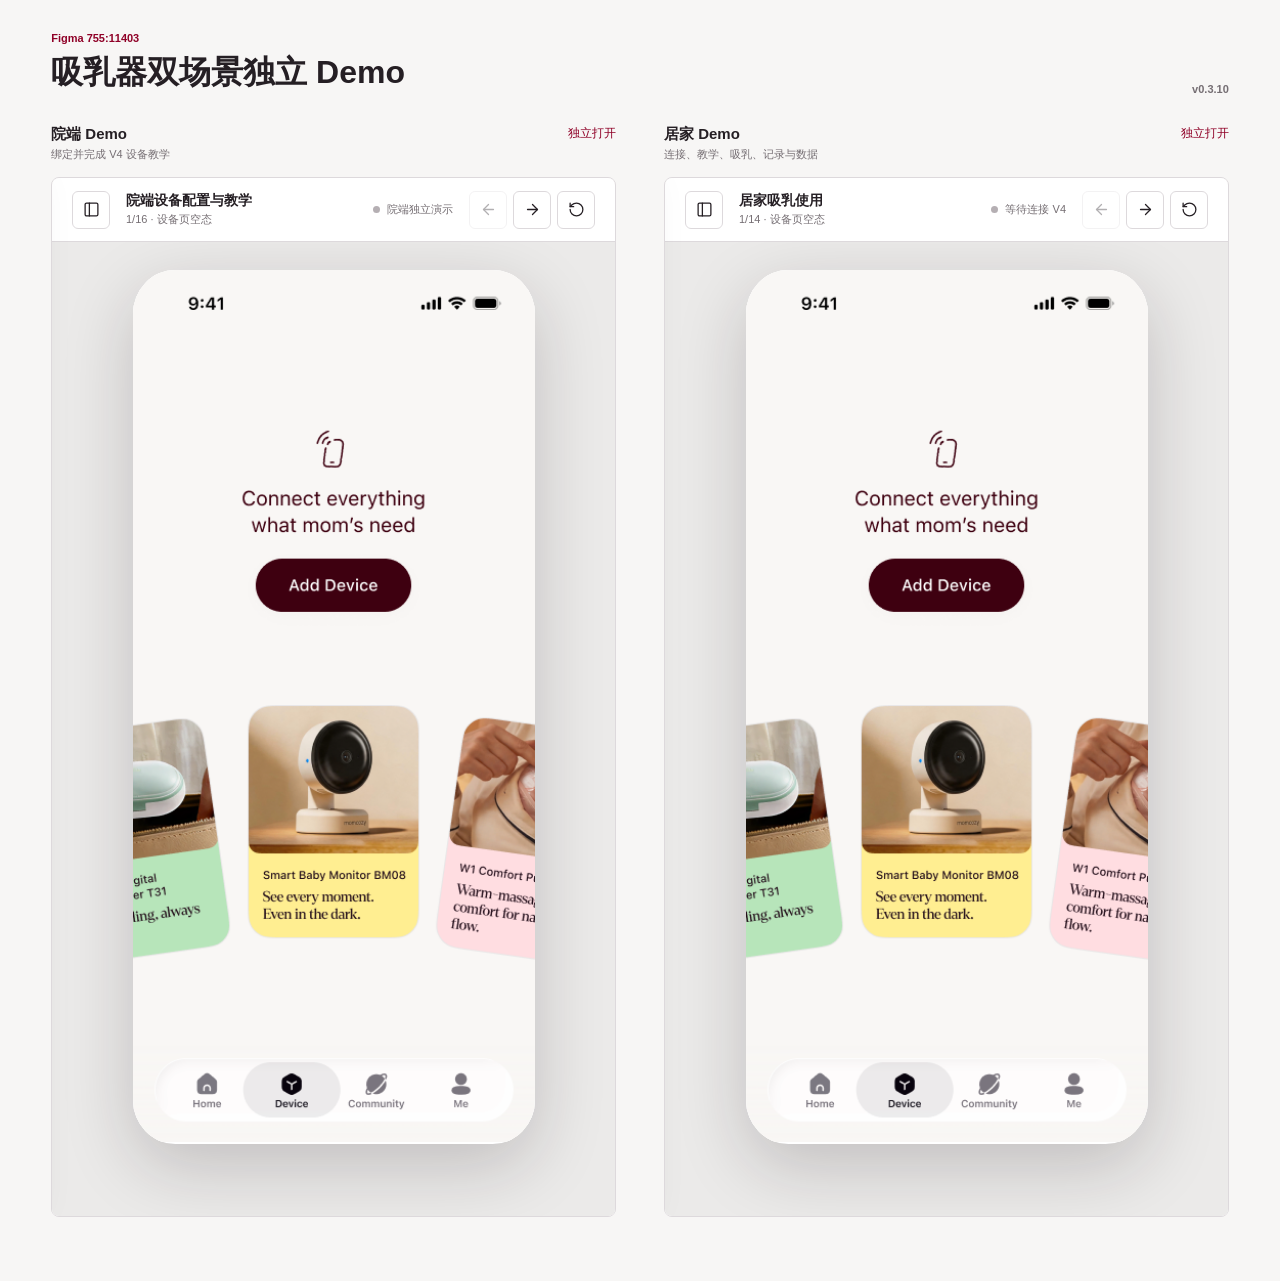
==== demo/feeding-care-flow/index.html @ f841987d "fix: restore pump image on control screens" ====
<!doctype html>
<html lang="zh-CN">
  <head>
    <meta charset="utf-8" />
    <meta name="viewport" content="width=device-width, initial-scale=1" />
    <meta name="theme-color" content="#f7f6f5" />
    <title>Momcozy V4 双场景独立 Demo</title>
    <link rel="stylesheet" href="./styles.css?v=0.3.10" />
    <script src="./assets/lucide.min.js" defer></script>
    <script src="./app.js?v=0.3.10" defer></script>
  </head>
  <body data-entry="launcher">
    <div id="app" class="app-shell"></div>
    <div id="toast" class="toast" role="status" aria-live="polite"></div>
  </body>
</html>
---- demo/feeding-care-flow/styles.css ----
:root {
  color-scheme: light;
  font-family: Inter, ui-sans-serif, -apple-system, BlinkMacSystemFont, "Segoe UI", sans-serif;
  --ink: #251f24;
  --muted: #756e73;
  --line: #ddd9dc;
  --accent: #8f0027;
  --green: #08784b;
  --canvas: #f3f2f1;
  --device-width: 402;
  --device-height: 874;
}

* { box-sizing: border-box; }
html, body { margin: 0; min-height: 100%; color: var(--ink); background: var(--canvas); }
button, a { font: inherit; }
button { cursor: pointer; }
button:disabled { cursor: default; opacity: .35; }
.sr-only { position: absolute; width: 1px; height: 1px; padding: 0; margin: -1px; overflow: hidden; clip: rect(0, 0, 0, 0); white-space: nowrap; border: 0; }

.prototype-page { min-height: 100vh; display: grid; grid-template-columns: 284px minmax(0, 1fr); }
.prototype-workspace { min-width: 0; }
.prototype-toolbar { position: sticky; z-index: 20; top: 0; min-height: 64px; display: grid; grid-template-columns: 1fr auto 1fr; align-items: center; gap: 16px; padding: 10px 20px; border-bottom: 1px solid var(--line); background: rgba(255,255,255,.96); backdrop-filter: blur(14px); }
.tool-button.navigation-trigger { display: none; }
.prototype-meta { min-width: 0; display: grid; gap: 2px; }
.prototype-meta strong { font-size: 14px; }
.prototype-meta span { overflow: hidden; color: var(--muted); font-size: 11px; text-overflow: ellipsis; white-space: nowrap; }
.sync-state { display: inline-flex; align-items: center; gap: 7px; color: var(--muted); font-size: 11px; }
.sync-state > span { width: 7px; height: 7px; border-radius: 50%; background: #b5afb3; }
.sync-state.ready { color: var(--green); }
.sync-state.ready > span { background: var(--green); box-shadow: 0 0 0 4px rgba(8,120,75,.1); }
.toolbar-actions { justify-self: end; display: flex; gap: 6px; }
.tool-button { width: 38px; height: 38px; display: grid; place-items: center; border: 1px solid var(--line); border-radius: 6px; color: var(--ink); background: #fff; }
.tool-button:hover:not(:disabled) { border-color: #a39ca1; background: #f8f7f7; }
.tool-button svg { width: 17px; height: 17px; }

.prototype-navigation { position: sticky; z-index: 40; top: 0; height: 100vh; min-width: 0; display: flex; flex-direction: column; border-right: 1px solid #e8e3df; background: #fff; box-shadow: 10px 0 32px rgba(43,31,24,.04); }
.navigation-header { min-height: 88px; display: flex; align-items: center; justify-content: space-between; gap: 12px; padding: 20px 20px 16px 24px; }
.navigation-header > div { display: grid; gap: 3px; }
.navigation-header > div > span { color: #9a4c1d; font-size: 10px; font-weight: 750; text-transform: uppercase; }
.navigation-header strong { font-size: 24px; letter-spacing: 0; }
.navigation-close { width: 34px; height: 34px; display: none; place-items: center; padding: 0; border: 0; border-radius: 6px; color: #716c69; background: transparent; }
.navigation-close:hover { background: #f5f2f0; }
.navigation-close svg { width: 18px; height: 18px; }
.demo-switcher { display: grid; grid-template-columns: 1fr 1fr; gap: 4px; margin: 0 18px 18px; padding: 4px; border-radius: 7px; background: #f3f1ef; }
.demo-switcher a { min-width: 0; height: 38px; display: flex; align-items: center; justify-content: center; gap: 7px; border-radius: 5px; color: #77716e; font-size: 12px; font-weight: 650; text-decoration: none; }
.demo-switcher a.active { color: #8e4518; background: #fff; box-shadow: 0 1px 5px rgba(45,32,25,.1); }
.demo-switcher svg { width: 15px; height: 15px; }
.navigation-scroll { flex: 1; min-height: 0; overflow-y: auto; padding: 0 16px 22px; scrollbar-width: thin; scrollbar-color: #d9d2cd transparent; }
.navigation-group + .navigation-group { margin-top: 20px; }
.navigation-group h2 { height: 32px; display: flex; align-items: center; gap: 9px; margin: 0 8px 5px; color: #55504e; font-size: 13px; font-weight: 700; }
.navigation-group h2 svg { width: 17px; height: 17px; color: #8a837f; }
.navigation-items { position: relative; display: grid; gap: 2px; padding-left: 18px; }
.navigation-items::before { position: absolute; top: 3px; bottom: 3px; left: 3px; width: 1px; content: ""; background: #e7e2de; }
.navigation-item { width: 100%; min-height: 38px; display: grid; grid-template-columns: 26px minmax(0, 1fr); align-items: center; gap: 7px; padding: 7px 10px; border: 0; border-radius: 6px; color: #4e4947; background: transparent; font-size: 12px; text-align: left; }
.navigation-item:hover { background: #f7f4f2; }
.navigation-item.active { color: #8f4518; background: #f3ebe6; font-weight: 700; }
.navigation-index { color: #aaa39e; font-size: 10px; font-variant-numeric: tabular-nums; }
.navigation-item.active .navigation-index { color: #a45c30; }
.navigation-footer { min-height: 58px; display: flex; align-items: center; justify-content: space-between; gap: 12px; padding: 10px 18px; border-top: 1px solid #eee9e6; color: #99918c; font-size: 10px; }
.navigation-footer button { min-height: 34px; display: flex; align-items: center; gap: 7px; padding: 0 9px; border: 0; border-radius: 5px; color: #67615e; background: transparent; font-size: 11px; }
.navigation-footer button:hover { background: #f5f2f0; }
.navigation-footer button svg { width: 14px; height: 14px; }
.navigation-backdrop { display: none; }

.device-stage { min-height: calc(100vh - 64px); display: grid; place-items: start center; padding: 28px 18px 48px; background: #ebeae9; }
.screen-frame { position: relative; width: min(100%, calc(var(--device-width) * 1px)); aspect-ratio: var(--device-width) / var(--device-height); overflow: hidden; border-radius: min(44px, 10.5%); background: #fff; box-shadow: 0 22px 70px rgba(29,22,26,.2); }
.screen-scroll { position: absolute; inset: 0; overflow-x: hidden; overflow-y: auto; overscroll-behavior: contain; scrollbar-width: none; }
.screen-scroll::-webkit-scrollbar { display: none; }
.screen-canvas { position: relative; width: 100%; aspect-ratio: var(--content-width) / var(--content-height); background: #fff; }
.figma-screen { display: block; width: 100%; height: 100%; object-fit: contain; user-select: none; }
.dashboard-device-frame { position: absolute; z-index: 1; left: 5.97%; top: 81.46%; width: 13.43%; height: 6.18%; overflow: hidden; pointer-events: none; }
.dashboard-device-frame img { position: absolute; left: 1.11%; top: 12.22%; width: 97.78%; height: 72.22%; object-fit: cover; }
.pump-control-device { position: absolute; z-index: 1; left: 23.733333%; top: 11.297071%; width: 48.533333%; height: 14.435146%; overflow: hidden; pointer-events: none; }
.pump-control-device img { display: block; width: 100%; height: 100%; object-fit: cover; }
.hotspot-layer { position: absolute; inset: 0; }
.hotspot { position: absolute; left: calc(var(--x) * 1%); top: calc(var(--y) * 1%); width: calc(var(--w) * 1%); height: calc(var(--h) * 1%); padding: 0; border: 0; border-radius: 999px; background: transparent; }
.hotspot:hover { background: rgba(255,255,255,.09); box-shadow: inset 0 0 0 2px rgba(143,0,39,.12); }
.hotspot:focus-visible { outline: 3px solid #1570ef; outline-offset: 2px; background: rgba(21,112,239,.08); }
.code-digit { position: absolute; left: 72.2%; top: 27.7%; width: 19.3%; height: 6.8%; display: grid; place-items: center; color: #202026; background: #fff; border: 1px solid #202026; border-radius: 15px; font-size: 27px; }
.next-enabled { position: absolute; left: 8.4%; top: 55%; width: 83.2%; height: 5.9%; display: grid; place-items: center; border-radius: 999px; color: #fff; background: var(--accent); font-size: 16px; font-weight: 600; pointer-events: none; }
.volume-value { position: absolute; top: 71.4%; width: 32.6%; height: 5.3%; display: flex; align-items: center; justify-content: center; gap: 3px; border-radius: 999px; color: #8f858b; background: #fff; font-family: Georgia, serif; font-size: 31px; pointer-events: none; }
.volume-value.left { left: 8.2%; }
.volume-value.right { left: 59.5%; }
.volume-value small { align-self: flex-end; margin-bottom: 10px; font-family: Inter, ui-sans-serif, sans-serif; font-size: 12px; }
.hold-to-finish { position: absolute; z-index: 5; right: 16px; bottom: max(16px, env(safe-area-inset-bottom)); left: 16px; height: 52px; overflow: hidden; padding: 0; border: 0; border-radius: 999px; color: #fff; background: var(--accent); box-shadow: 0 8px 24px rgba(102,0,28,.22); font-size: 15px; font-weight: 650; touch-action: none; user-select: none; }
.hold-to-finish::before { position: absolute; inset: 0; content: ""; background: #5f001b; transform: scaleX(0); transform-origin: left; transition: transform 1.2s linear; }
.hold-to-finish.holding::before { transform: scaleX(1); }
.hold-to-finish span { position: relative; z-index: 1; }
.hold-to-finish:focus-visible { outline: 3px solid #1570ef; outline-offset: -3px; }
.connection-shade { position: absolute; z-index: 5; inset: 0; background: rgba(20,16,18,.58); }
.connect-sheet { position: absolute; z-index: 6; right: 12px; bottom: 12px; left: 12px; height: 420px; display: flex; flex-direction: column; align-items: center; padding: 22px 16px 14px; border-radius: 26px 26px 18px 18px; background: #fff; box-shadow: 0 18px 48px rgba(0,0,0,.2); }
.connect-sheet > strong { font-size: 18px; }
.connect-sheet > span { margin-top: 4px; color: #a19a9e; font-size: 11px; }
.connect-sheet > img { width: 180px; height: 136px; margin-top: 15px; object-fit: contain; }
.connect-close { position: absolute; top: 12px; right: 12px; width: 32px; height: 32px; display: grid; place-items: center; padding: 0; border: 0; border-radius: 50%; color: #8c8589; background: #f7f5f5; }
.connect-close svg { width: 15px; height: 15px; }
.connect-sheet-button { width: 100%; height: 48px; display: flex; align-items: center; justify-content: center; gap: 7px; margin-top: auto; border: 0; border-radius: 999px; color: #fff; background: var(--accent); font-size: 14px; }
.connect-sheet-button:disabled { opacity: 1; }
.connect-sheet-button.connecting { background: #aaa7a9; }
.connect-sheet-button.connecting svg { width: 16px; height: 16px; animation: connect-spin 1s linear infinite; }
.connect-sheet-button.done { background: var(--accent); }
@keyframes connect-spin { to { transform: rotate(360deg); } }

.launcher { min-height: 100vh; padding: 28px clamp(18px, 4vw, 64px) 64px; background: #f7f6f5; }
.launcher-header { max-width: 1180px; margin: 0 auto 30px; display: flex; align-items: end; justify-content: space-between; gap: 24px; }
.launcher-header span { color: var(--accent); font-size: 11px; font-weight: 750; }
.launcher-header h1 { margin: 5px 0 0; font-size: 32px; letter-spacing: 0; }
.launcher-actions { display: flex; align-items: center; gap: 12px; }
.launcher-actions .version { color: var(--muted); font-weight: 600; }
.text-button { min-height: 38px; display: inline-flex; align-items: center; gap: 7px; padding: 0 13px; border: 1px solid var(--line); border-radius: 6px; color: var(--ink); background: #fff; }
.text-button svg { width: 16px; height: 16px; }
.demo-grid { max-width: 1180px; margin: 0 auto; display: grid; grid-template-columns: 1fr 1fr; gap: clamp(18px, 4vw, 48px); }
.demo-column { min-width: 0; }
.demo-heading { min-height: 52px; display: flex; align-items: start; justify-content: space-between; gap: 16px; }
.demo-heading strong, .demo-heading span { display: block; }
.demo-heading strong { font-size: 15px; }
.demo-heading span { margin-top: 3px; color: var(--muted); font-size: 11px; }
.demo-heading a { color: var(--accent); font-size: 12px; text-decoration: none; }
.demo-heading a:hover { text-decoration: underline; }
.demo-column iframe { display: block; width: 100%; height: 1040px; border: 1px solid var(--line); border-radius: 8px; background: #eee; }

.toast { position: fixed; z-index: 100; left: 50%; bottom: 24px; max-width: calc(100% - 32px); padding: 11px 16px; transform: translate(-50%, 18px); border-radius: 6px; color: #fff; background: #211d20; box-shadow: 0 10px 30px rgba(0,0,0,.2); font-size: 12px; opacity: 0; pointer-events: none; transition: .2s ease; }
.toast.show { opacity: 1; transform: translate(-50%, 0); }

@media (max-width: 760px) {
  .launcher { padding: 20px 14px 48px; }
  .launcher-header { align-items: start; }
  .launcher-header h1 { font-size: 24px; }
  .launcher-actions .version { display: none; }
  .text-button { width: 38px; padding: 0; justify-content: center; font-size: 0; }
  .demo-grid { grid-template-columns: 1fr; gap: 30px; }
  .demo-column iframe { height: 1000px; }
}

@media (max-width: 960px) {
  .prototype-page { display: block; }
  .prototype-navigation { position: fixed; top: 0; bottom: 0; left: 0; width: min(84vw, 320px); height: 100vh; transform: translateX(-105%); transition: transform .22s ease; }
  .navigation-open .prototype-navigation { transform: translateX(0); }
  .navigation-close { display: grid; }
  .navigation-backdrop { position: fixed; z-index: 35; inset: 0; display: block; padding: 0; border: 0; background: rgba(35,27,23,.36); opacity: 0; pointer-events: none; transition: opacity .22s ease; }
  .navigation-open .navigation-backdrop { opacity: 1; pointer-events: auto; }
  .prototype-toolbar { grid-template-columns: auto minmax(0, 1fr) auto auto; }
  .tool-button.navigation-trigger { display: grid; }
}

@media (max-width: 440px) {
  .prototype-toolbar { grid-template-columns: auto minmax(0, 1fr) auto; padding: 8px 10px; }
  .sync-state { display: none; }
  .device-stage { padding: 0; place-items: start center; background: #000; }
  .screen-frame { width: 100%; max-width: none; border-radius: 0; box-shadow: none; }
}
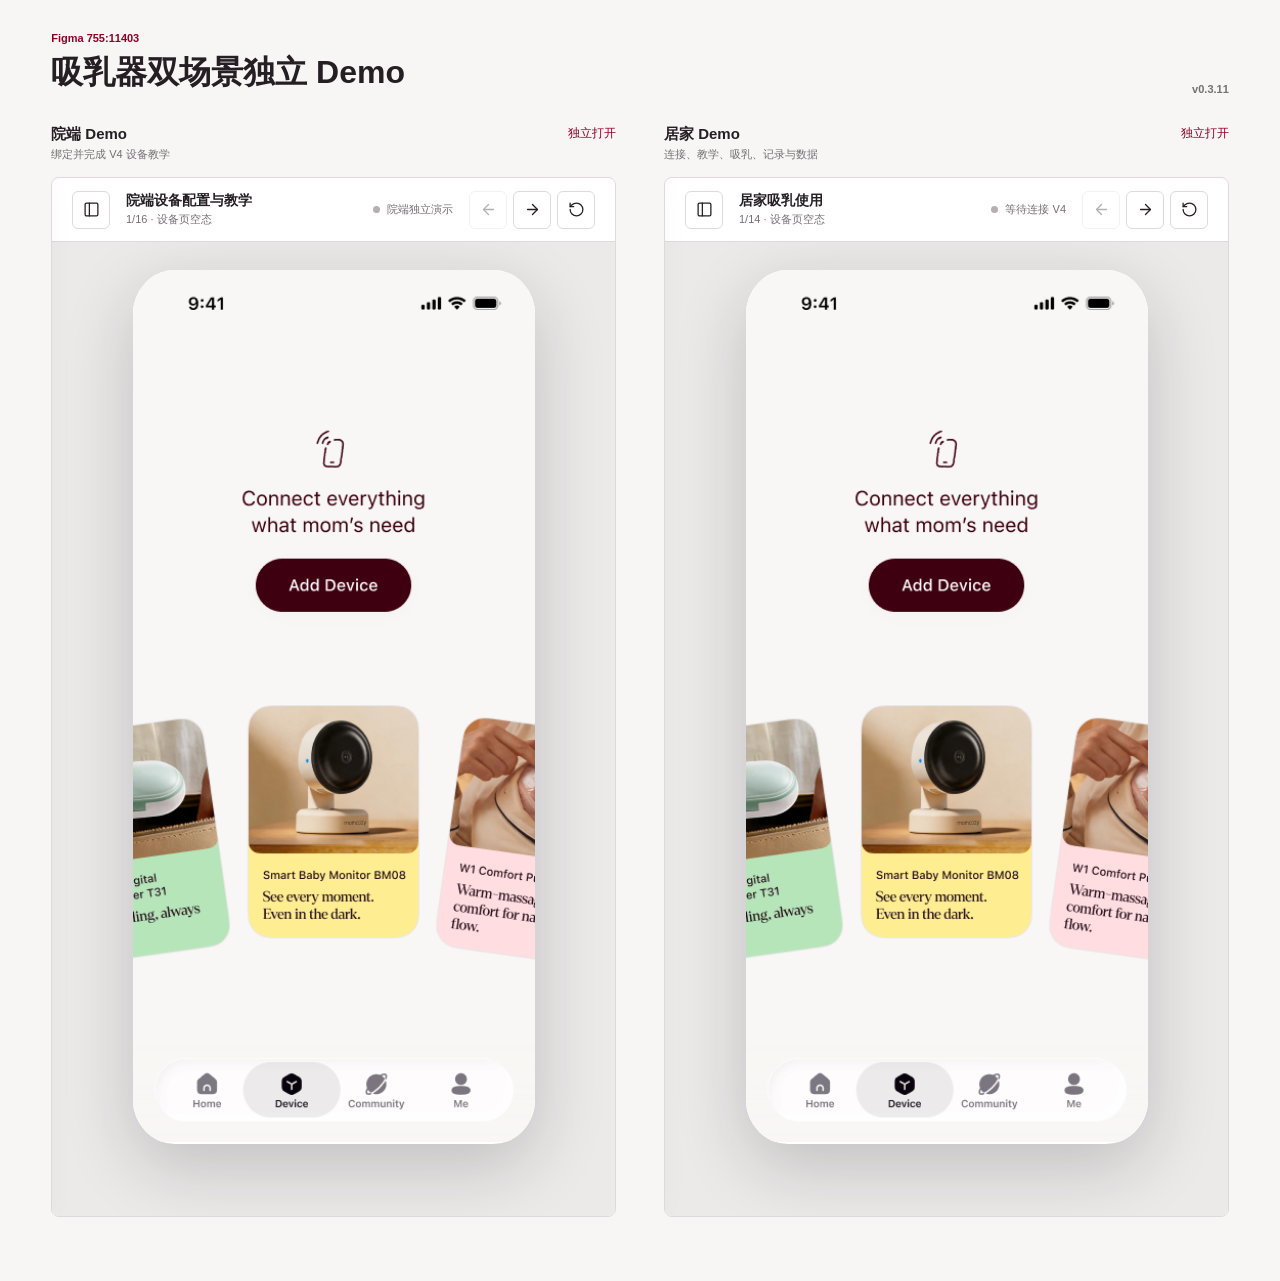
==== commit d0a645db: "feat: float start pumping control" ====
--- a/demo/feeding-care-flow/index.html
+++ b/demo/feeding-care-flow/index.html
@@ -5,9 +5,9 @@
     <meta name="viewport" content="width=device-width, initial-scale=1" />
     <meta name="theme-color" content="#f7f6f5" />
     <title>Momcozy V4 双场景独立 Demo</title>
-    <link rel="stylesheet" href="./styles.css?v=0.3.10" />
+    <link rel="stylesheet" href="./styles.css?v=0.3.11" />
     <script src="./assets/lucide.min.js" defer></script>
-    <script src="./app.js?v=0.3.10" defer></script>
+    <script src="./app.js?v=0.3.11" defer></script>
   </head>
   <body data-entry="launcher">
     <div id="app" class="app-shell"></div>
--- a/demo/feeding-care-flow/styles.css
+++ b/demo/feeding-care-flow/styles.css
@@ -88,6 +88,9 @@
 .hold-to-finish.holding::before { transform: scaleX(1); }
 .hold-to-finish span { position: relative; z-index: 1; }
 .hold-to-finish:focus-visible { outline: 3px solid #1570ef; outline-offset: -3px; }
+.start-pumping-floating { position: absolute; z-index: 7; right: 26px; bottom: max(18px, env(safe-area-inset-bottom)); left: 26px; height: 56px; padding: 0 18px; border: 0; border-radius: 999px; color: #fff; background: var(--accent); box-shadow: 0 10px 28px rgba(102,0,28,.28); font-size: 16px; font-weight: 650; }
+.start-pumping-floating:hover { background: #780021; }
+.start-pumping-floating:focus-visible { outline: 3px solid #1570ef; outline-offset: -3px; }
 .connection-shade { position: absolute; z-index: 5; inset: 0; background: rgba(20,16,18,.58); }
 .connect-sheet { position: absolute; z-index: 6; right: 12px; bottom: 12px; left: 12px; height: 420px; display: flex; flex-direction: column; align-items: center; padding: 22px 16px 14px; border-radius: 26px 26px 18px 18px; background: #fff; box-shadow: 0 18px 48px rgba(0,0,0,.2); }
 .connect-sheet > strong { font-size: 18px; }
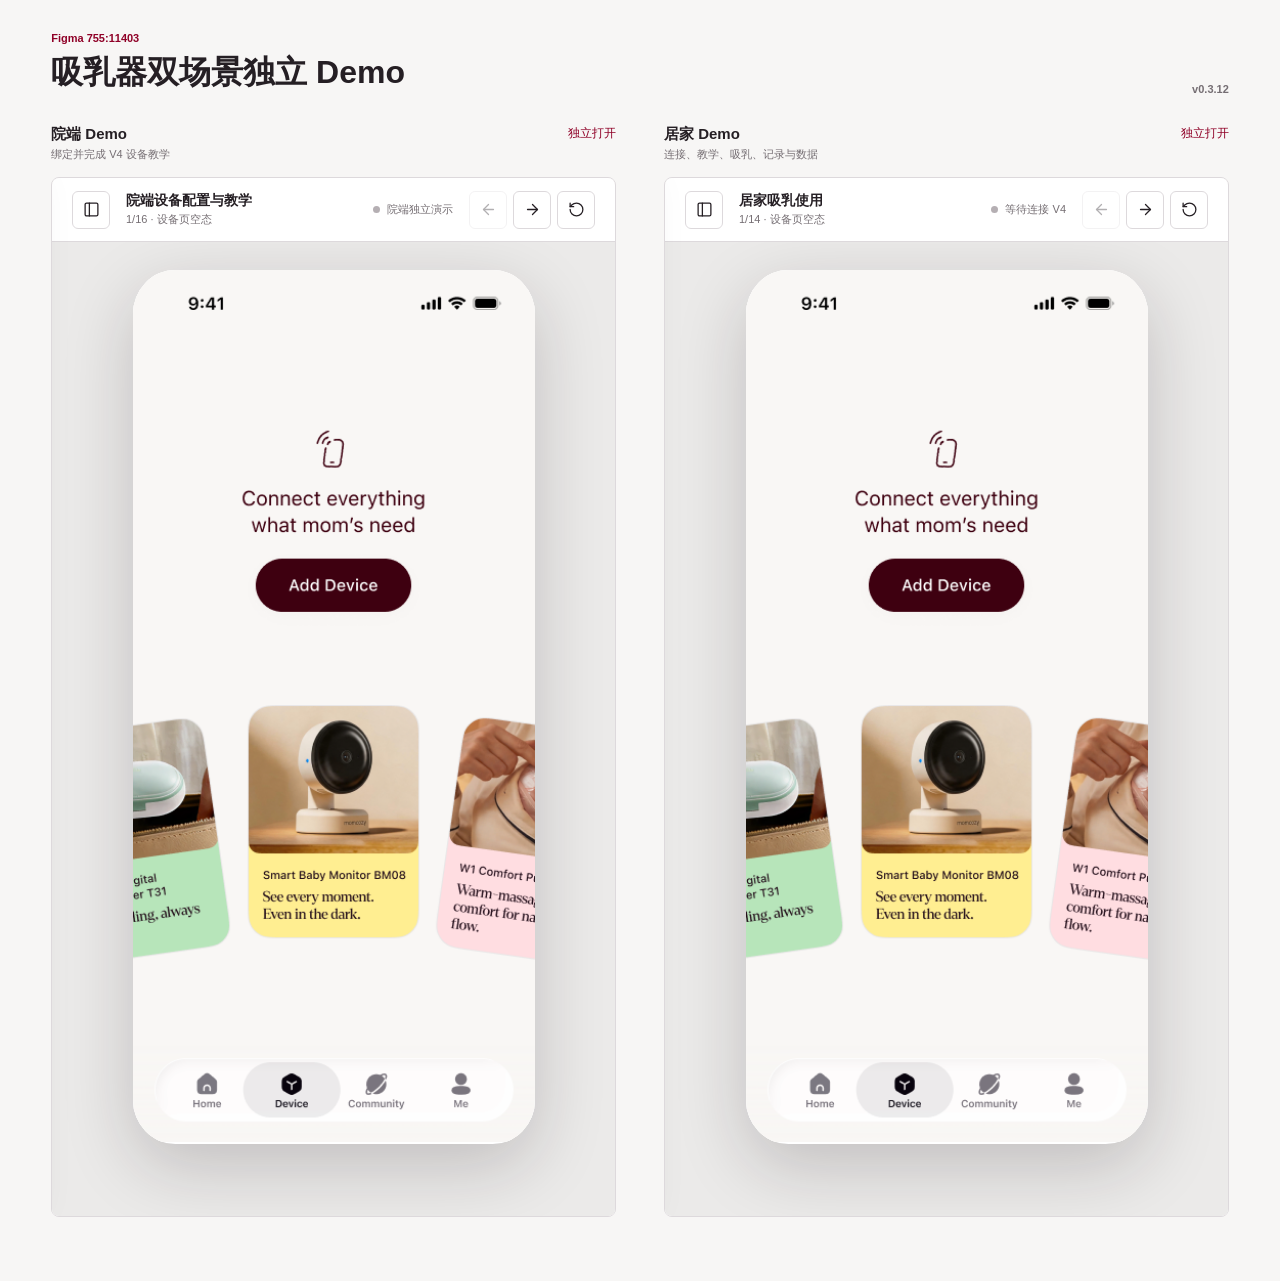
==== commit bd7eeff4: "fix: remove duplicate pumping button" ====
--- a/demo/feeding-care-flow/index.html
+++ b/demo/feeding-care-flow/index.html
@@ -5,9 +5,9 @@
     <meta name="viewport" content="width=device-width, initial-scale=1" />
     <meta name="theme-color" content="#f7f6f5" />
     <title>Momcozy V4 双场景独立 Demo</title>
-    <link rel="stylesheet" href="./styles.css?v=0.3.11" />
+    <link rel="stylesheet" href="./styles.css?v=0.3.12" />
     <script src="./assets/lucide.min.js" defer></script>
-    <script src="./app.js?v=0.3.11" defer></script>
+    <script src="./app.js?v=0.3.12" defer></script>
   </head>
   <body data-entry="launcher">
     <div id="app" class="app-shell"></div>
--- a/demo/feeding-care-flow/styles.css
+++ b/demo/feeding-care-flow/styles.css
@@ -73,6 +73,7 @@
 .dashboard-device-frame img { position: absolute; left: 1.11%; top: 12.22%; width: 97.78%; height: 72.22%; object-fit: cover; }
 .pump-control-device { position: absolute; z-index: 1; left: 23.733333%; top: 11.297071%; width: 48.533333%; height: 14.435146%; overflow: hidden; pointer-events: none; }
 .pump-control-device img { display: block; width: 100%; height: 100%; object-fit: cover; }
+.pump-control-native-button-mask { position: absolute; z-index: 2; top: 88.912134%; right: 0; left: 0; height: 9.100418%; background: linear-gradient(180deg, #faf5f6 0%, #faf4f5 100%); pointer-events: none; }
 .hotspot-layer { position: absolute; inset: 0; }
 .hotspot { position: absolute; left: calc(var(--x) * 1%); top: calc(var(--y) * 1%); width: calc(var(--w) * 1%); height: calc(var(--h) * 1%); padding: 0; border: 0; border-radius: 999px; background: transparent; }
 .hotspot:hover { background: rgba(255,255,255,.09); box-shadow: inset 0 0 0 2px rgba(143,0,39,.12); }
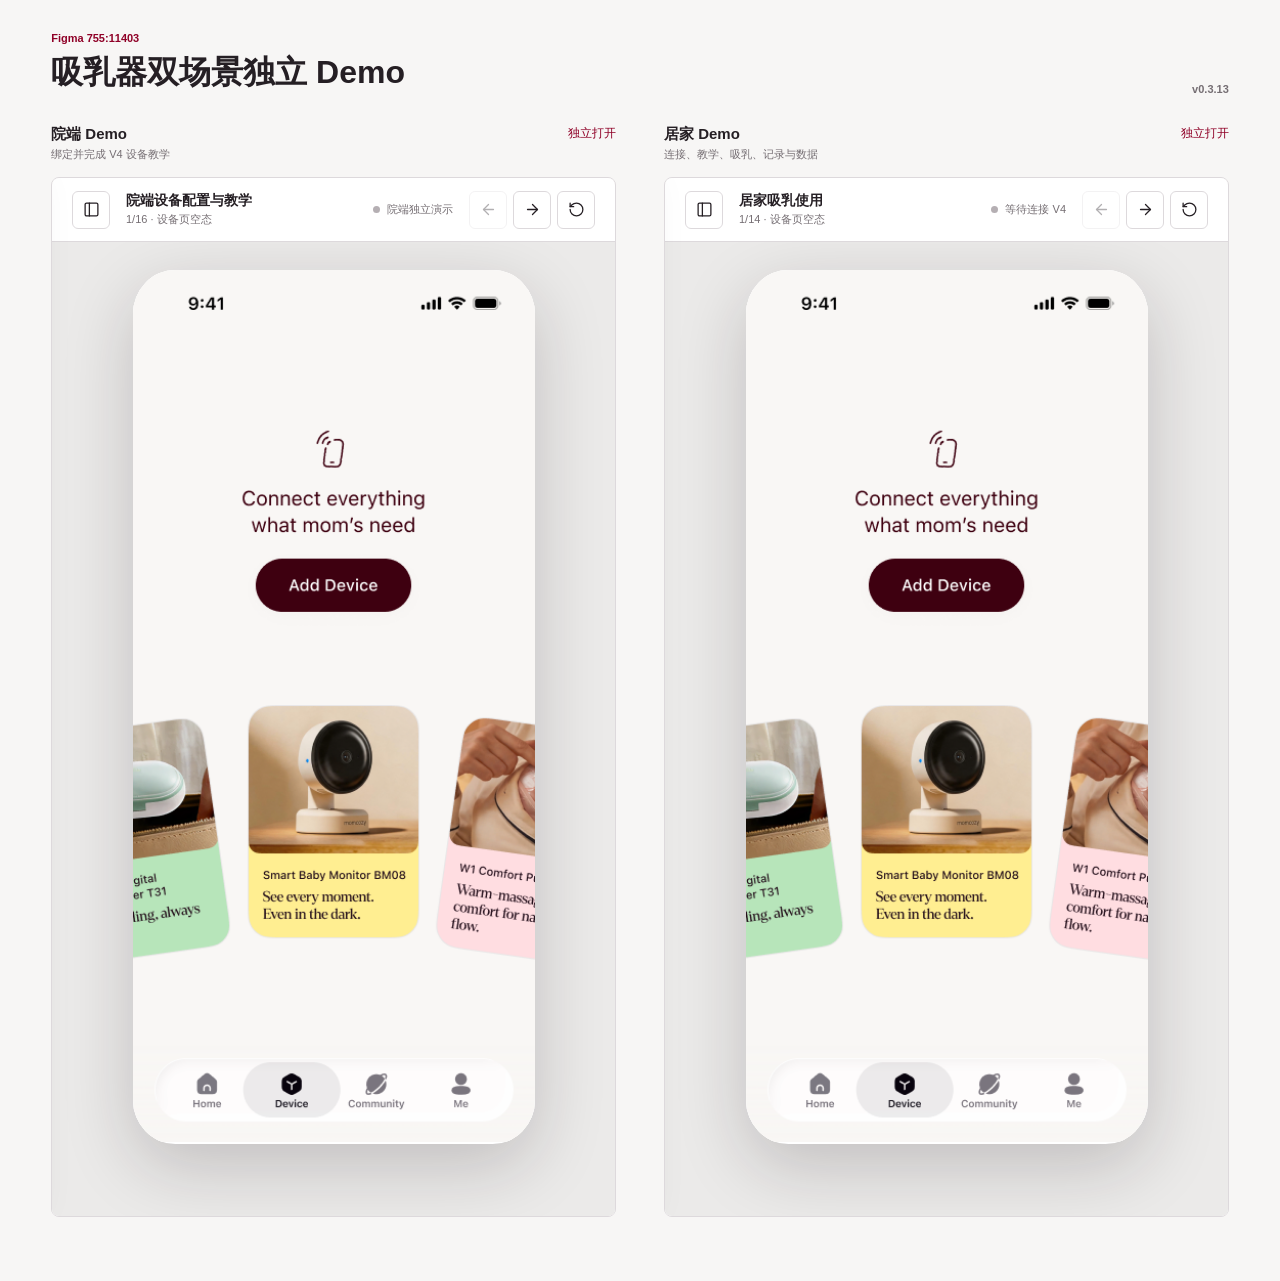
==== commit f1c759a3: "feat: sync updated figma pump screens" ====
--- a/demo/feeding-care-flow/index.html
+++ b/demo/feeding-care-flow/index.html
@@ -5,9 +5,9 @@
     <meta name="viewport" content="width=device-width, initial-scale=1" />
     <meta name="theme-color" content="#f7f6f5" />
     <title>Momcozy V4 双场景独立 Demo</title>
-    <link rel="stylesheet" href="./styles.css?v=0.3.12" />
+    <link rel="stylesheet" href="./styles.css?v=0.3.13" />
     <script src="./assets/lucide.min.js" defer></script>
-    <script src="./app.js?v=0.3.12" defer></script>
+    <script src="./app.js?v=0.3.13" defer></script>
   </head>
   <body data-entry="launcher">
     <div id="app" class="app-shell"></div>
--- a/demo/feeding-care-flow/styles.css
+++ b/demo/feeding-care-flow/styles.css
@@ -84,11 +84,16 @@
 .volume-value.left { left: 8.2%; }
 .volume-value.right { left: 59.5%; }
 .volume-value small { align-self: flex-end; margin-bottom: 10px; font-family: Inter, ui-sans-serif, sans-serif; font-size: 12px; }
-.hold-to-finish { position: absolute; z-index: 5; right: 16px; bottom: max(16px, env(safe-area-inset-bottom)); left: 16px; height: 52px; overflow: hidden; padding: 0; border: 0; border-radius: 999px; color: #fff; background: var(--accent); box-shadow: 0 8px 24px rgba(102,0,28,.22); font-size: 15px; font-weight: 650; touch-action: none; user-select: none; }
-.hold-to-finish::before { position: absolute; inset: 0; content: ""; background: #5f001b; transform: scaleX(0); transform-origin: left; transition: transform 1.2s linear; }
+.pumping-actions { position: absolute; z-index: 7; right: 7px; bottom: max(18px, env(safe-area-inset-bottom)); left: 7px; height: 60px; display: flex; gap: 9px; }
+.hold-to-finish { position: relative; flex: 1; min-width: 0; height: 60px; overflow: hidden; padding: 0; border: 0; border-radius: 999px; color: #770523; background: linear-gradient(180deg, rgba(238,156,167,.8) 0%, #ffc0cb 100%); box-shadow: 0 8px 40px rgba(0,0,0,.12); font-size: 16px; font-weight: 500; touch-action: none; user-select: none; }
+.hold-to-finish::before { position: absolute; inset: 0; content: ""; background: rgba(119,5,35,.18); transform: scaleX(0); transform-origin: left; transition: transform 1.2s linear; }
 .hold-to-finish.holding::before { transform: scaleX(1); }
 .hold-to-finish span { position: relative; z-index: 1; }
 .hold-to-finish:focus-visible { outline: 3px solid #1570ef; outline-offset: -3px; }
+.pump-pause { flex: 0 0 60px; width: 60px; height: 60px; display: grid; place-items: center; padding: 0; border: 0; border-radius: 50%; color: #fff; background: linear-gradient(178deg, rgba(117,0,31,.9) 1.3%, rgba(189,90,98,.9) 98.7%), #90253f; box-shadow: 0 8px 40px rgba(0,0,0,.12); }
+.pump-pause img, .pump-pause svg { width: 22px; height: 22px; }
+.pump-pause svg { fill: currentColor; stroke: currentColor; }
+.pump-pause:focus-visible { outline: 3px solid #1570ef; outline-offset: -3px; }
 .start-pumping-floating { position: absolute; z-index: 7; right: 26px; bottom: max(18px, env(safe-area-inset-bottom)); left: 26px; height: 56px; padding: 0 18px; border: 0; border-radius: 999px; color: #fff; background: var(--accent); box-shadow: 0 10px 28px rgba(102,0,28,.28); font-size: 16px; font-weight: 650; }
 .start-pumping-floating:hover { background: #780021; }
 .start-pumping-floating:focus-visible { outline: 3px solid #1570ef; outline-offset: -3px; }
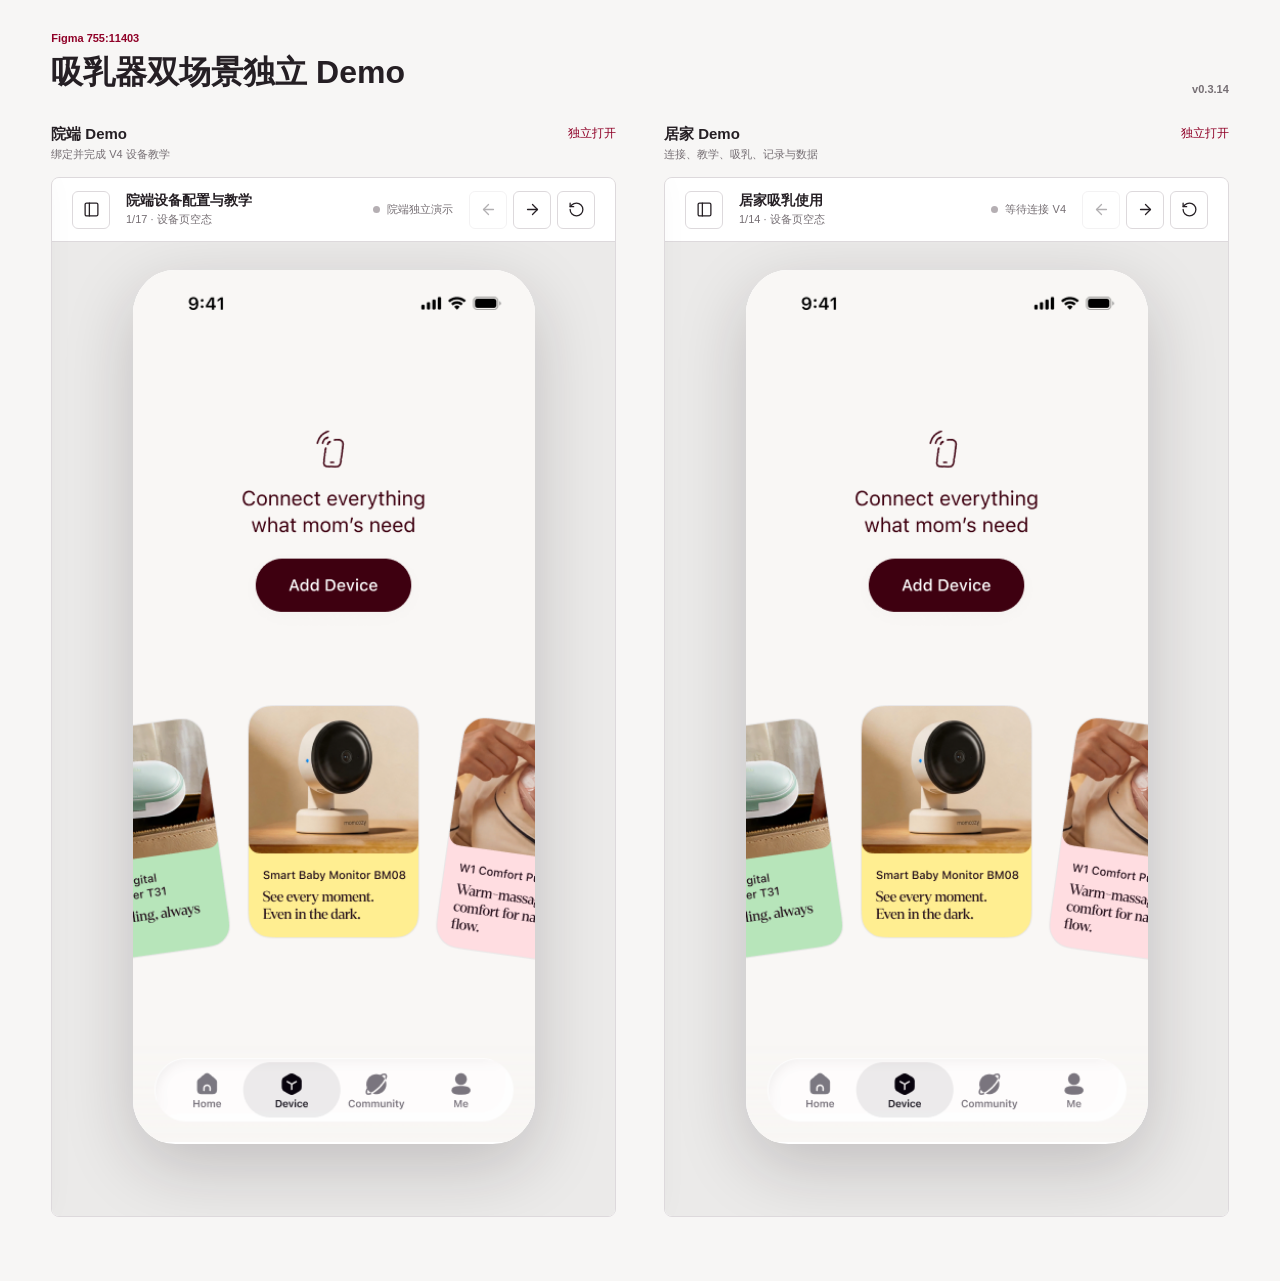
==== commit ffc2d9cc: "feat: add hospital return device page" ====
--- a/demo/feeding-care-flow/index.html
+++ b/demo/feeding-care-flow/index.html
@@ -5,9 +5,9 @@
     <meta name="viewport" content="width=device-width, initial-scale=1" />
     <meta name="theme-color" content="#f7f6f5" />
     <title>Momcozy V4 双场景独立 Demo</title>
-    <link rel="stylesheet" href="./styles.css?v=0.3.13" />
+    <link rel="stylesheet" href="./styles.css?v=0.3.14" />
     <script src="./assets/lucide.min.js" defer></script>
-    <script src="./app.js?v=0.3.13" defer></script>
+    <script src="./app.js?v=0.3.14" defer></script>
   </head>
   <body data-entry="launcher">
     <div id="app" class="app-shell"></div>
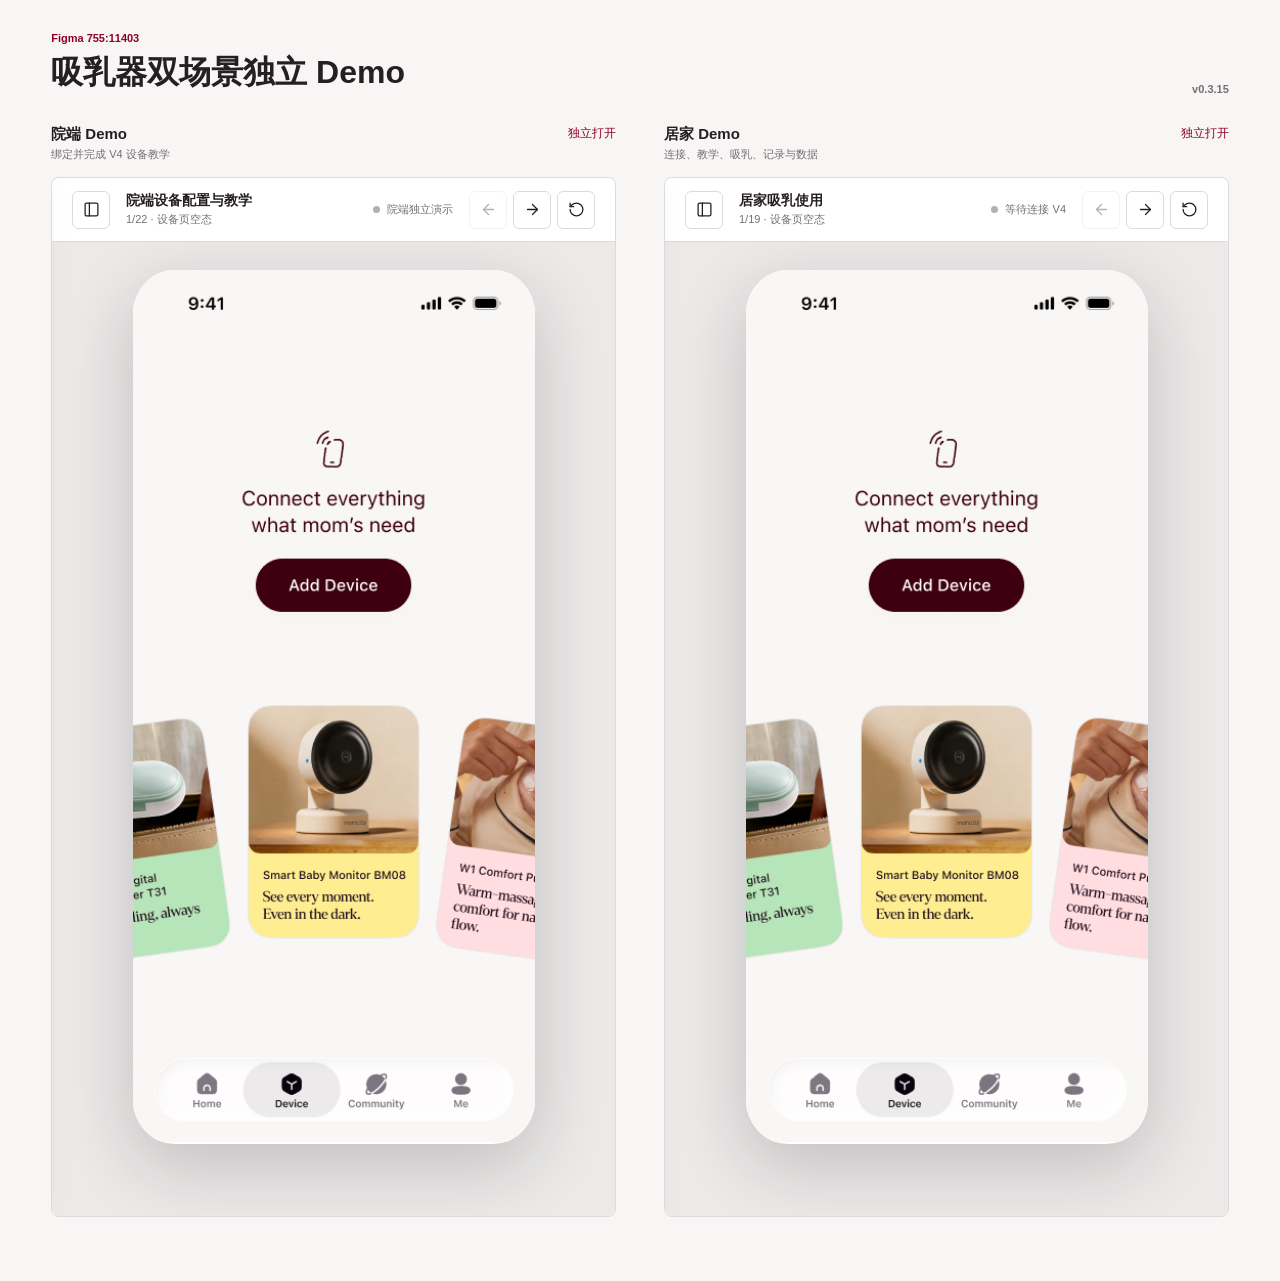
==== commit 3dec3f9b: "feat: unify pre-pumping check flow" ====
--- a/demo/feeding-care-flow/index.html
+++ b/demo/feeding-care-flow/index.html
@@ -5,9 +5,9 @@
     <meta name="viewport" content="width=device-width, initial-scale=1" />
     <meta name="theme-color" content="#f7f6f5" />
     <title>Momcozy V4 双场景独立 Demo</title>
-    <link rel="stylesheet" href="./styles.css?v=0.3.14" />
+    <link rel="stylesheet" href="./styles.css?v=0.3.15" />
     <script src="./assets/lucide.min.js" defer></script>
-    <script src="./app.js?v=0.3.14" defer></script>
+    <script src="./app.js?v=0.3.15" defer></script>
   </head>
   <body data-entry="launcher">
     <div id="app" class="app-shell"></div>
--- a/demo/feeding-care-flow/styles.css
+++ b/demo/feeding-care-flow/styles.css
@@ -97,6 +97,81 @@
 .start-pumping-floating { position: absolute; z-index: 7; right: 26px; bottom: max(18px, env(safe-area-inset-bottom)); left: 26px; height: 56px; padding: 0 18px; border: 0; border-radius: 999px; color: #fff; background: var(--accent); box-shadow: 0 10px 28px rgba(102,0,28,.28); font-size: 16px; font-weight: 650; }
 .start-pumping-floating:hover { background: #780021; }
 .start-pumping-floating:focus-visible { outline: 3px solid #1570ef; outline-offset: -3px; }
+.calibration-shade { position: absolute; z-index: 8; inset: 0; background: rgba(50, 39, 45, .2); backdrop-filter: blur(.5px); }
+.calibration-modal { position: absolute; z-index: 9; left: 50%; bottom: 16px; width: min(343px, calc(100% - 32px)); height: 464px; display: flex; flex-direction: column; padding: 22px 26px 18px; transform: translateX(-50%); border-radius: 26px; background: #fff; box-shadow: 0 18px 52px rgba(48, 25, 35, .18); }
+.calibration-close { position: absolute; z-index: 2; top: 14px; right: 14px; width: 38px; height: 38px; display: grid; place-items: center; padding: 0; border: 0; border-radius: 50%; color: #2d272b; background: #f7f3f5; }
+.calibration-close:hover { background: #f0e9ed; }
+.calibration-close svg { width: 18px; height: 18px; }
+.check-stepper { flex: 0 0 66px; padding-right: 30px; }
+.check-step-track { height: 30px; display: grid; grid-template-columns: 30px minmax(22px, 1fr) 30px minmax(22px, 1fr) 30px; align-items: center; }
+.check-step { width: 30px; height: 30px; display: grid; place-items: center; border-radius: 50%; color: #7f777c; background: #f4f0f2; font-size: 12px; font-weight: 750; font-variant-numeric: tabular-nums; }
+.check-step.current { color: #fff; background: #a90034; box-shadow: 0 0 0 4px rgba(169, 0, 52, .08); }
+.check-step.complete { color: #fff; background: #38a36e; }
+.check-connector { height: 2px; background: #e5dbe0; }
+.check-connector.complete { background: #38a36e; }
+.check-step-labels { display: grid; grid-template-columns: repeat(3, minmax(0, 1fr)); margin-top: 8px; color: #777076; font-size: 11px; line-height: 1.15; text-align: center; }
+.check-step-label:first-child { text-align: left; }
+.check-step-label:last-child { text-align: right; }
+.check-step-label.current { color: #a90034; font-weight: 700; }
+.check-step-label.complete { color: #268b5a; font-weight: 650; }
+.check-heading { flex: 0 0 auto; margin-top: 5px; }
+.check-heading h1 { margin: 0; color: #252126; font-size: 24px; line-height: 1.16; letter-spacing: 0; }
+.check-heading p { margin: 7px 0 0; color: #777076; font-size: 13px; line-height: 1.35; }
+.check-body { flex: 1; min-height: 0; padding-top: 20px; }
+.check-footer { flex: 0 0 auto; display: grid; gap: 9px; }
+.check-reading { display: flex; align-items: center; justify-content: space-between; }
+.check-reading strong { color: #a00031; font-size: 46px; line-height: 1; font-weight: 650; font-variant-numeric: tabular-nums; }
+.check-reading span { min-width: 95px; height: 36px; display: grid; place-items: center; border-radius: 999px; color: #a00031; background: #fdebf1; font-size: 12px; font-weight: 650; }
+.check-progress { height: 6px; overflow: hidden; margin-top: auto; border-radius: 999px; background: #e7dde2; }
+.check-progress span { display: block; width: var(--progress); height: 100%; border-radius: inherit; background: #d67a91; }
+.check-progress-copy { margin: 17px 0 0; color: #70696f; font-size: 13px; text-align: center; }
+.initiation-body, .fit-body { display: flex; flex-direction: column; padding-bottom: 20px; }
+.initiation-body .check-progress { margin-top: auto; }
+.fit-cards { display: grid; grid-template-columns: 1fr 1fr; gap: 8px; }
+.fit-card { min-width: 0; height: 104px; display: flex; flex-direction: column; align-items: center; justify-content: center; gap: 9px; border-radius: 18px; }
+.fit-card strong { width: 48px; height: 48px; display: grid; place-items: center; border-radius: 50%; color: #fff; font-size: 17px; }
+.fit-card span { font-size: 12px; }
+.fit-card.checking { color: #d36d88; background: #fff1f5; }
+.fit-card.checking strong { background: #df8099; }
+.fit-card.passed { color: #218c59; background: #eef8f3; }
+.fit-card.passed strong { background: #38a36e; }
+.fit-body .check-progress { margin-top: auto; }
+.passed-body { padding-top: 18px; }
+.passed-body .fit-card { height: 78px; flex-direction: row; gap: 10px; border-radius: 16px; }
+.passed-body .fit-card strong { width: 46px; height: 46px; }
+.next-check-card { display: grid; gap: 11px; margin-top: 16px; padding: 17px 18px; border-radius: 16px; background: #fff2f6; }
+.next-check-card span { color: #d77991; font-size: 11px; font-weight: 750; text-transform: uppercase; }
+.next-check-card strong { color: #342c31; font-size: 14px; font-weight: 550; }
+.check-primary-action { width: 100%; height: 52px; padding: 0 18px; border: 0; border-radius: 999px; color: #fff; background: #a90034; font-size: 15px; font-weight: 650; }
+.check-primary-action:hover { background: #8d002b; }
+.check-text-action { width: 100%; height: 32px; padding: 0; border: 0; color: #96002e; background: transparent; font-size: 12px; font-weight: 550; }
+.comfort-body { padding-top: 14px; }
+.comfort-control { padding: 13px 16px; border-radius: 18px; background: #fff0f5; }
+.comfort-control > span { display: block; color: #9c3154; font-size: 10px; font-weight: 750; text-transform: uppercase; }
+.comfort-control > div { display: grid; grid-template-columns: auto 1fr 46px 46px; align-items: center; gap: 8px; margin-top: 2px; }
+.comfort-control strong { color: #a00031; font-size: 48px; line-height: 1; }
+.comfort-control small { align-self: end; margin-bottom: 7px; color: #756d73; font-size: 12px; }
+.comfort-control button { width: 46px; height: 46px; padding: 0; border: 0; border-radius: 14px; color: #a00031; background: #fff; font-size: 25px; font-weight: 600; }
+.comfort-control button.primary { color: #fff; background: #a90034; }
+.comfort-tip { display: grid; gap: 3px; margin-top: 10px; padding: 11px 16px; border-radius: 15px; }
+.comfort-tip strong { font-size: 12px; }
+.comfort-tip span { color: #777076; font-size: 11px; }
+.comfort-tip.positive { background: #f0f8f4; }
+.comfort-tip.caution { background: #fff1ec; }
+.check-comfort .check-heading h1 { font-size: 22px; }
+.check-comfort .check-body { padding-top: 11px; }
+.check-comfort .check-footer { gap: 5px; }
+.check-comfort .check-primary-action { height: 48px; }
+.found-body { display: flex; flex-direction: column; align-items: stretch; padding-top: 14px; }
+.comfort-result { width: 118px; height: 118px; display: flex; flex-direction: column; align-items: center; justify-content: center; align-self: center; border-radius: 50%; color: #a00031; background: #ffe4ec; }
+.comfort-result strong { font-size: 54px; line-height: 1; }
+.comfort-result span { margin-top: 4px; color: #d66d88; font-size: 10px; font-weight: 750; text-transform: uppercase; }
+.comfort-sides { height: 66px; display: grid; grid-template-columns: 1fr 1fr; align-items: center; margin-top: 16px; padding: 0 18px; border-radius: 16px; color: #24915d; background: #fff2f6; font-size: 12px; }
+.comfort-sides span:last-child { text-align: right; }
+.comfort-sides b { margin-right: 7px; font-weight: 500; }
+.check-comfort-found .check-heading h1 { font-size: 23px; }
+.check-comfort-found .check-footer { gap: 5px; }
+.check-comfort-found .check-primary-action { height: 48px; }
 .connection-shade { position: absolute; z-index: 5; inset: 0; background: rgba(20,16,18,.58); }
 .connect-sheet { position: absolute; z-index: 6; right: 12px; bottom: 12px; left: 12px; height: 420px; display: flex; flex-direction: column; align-items: center; padding: 22px 16px 14px; border-radius: 26px 26px 18px 18px; background: #fff; box-shadow: 0 18px 48px rgba(0,0,0,.2); }
 .connect-sheet > strong { font-size: 18px; }
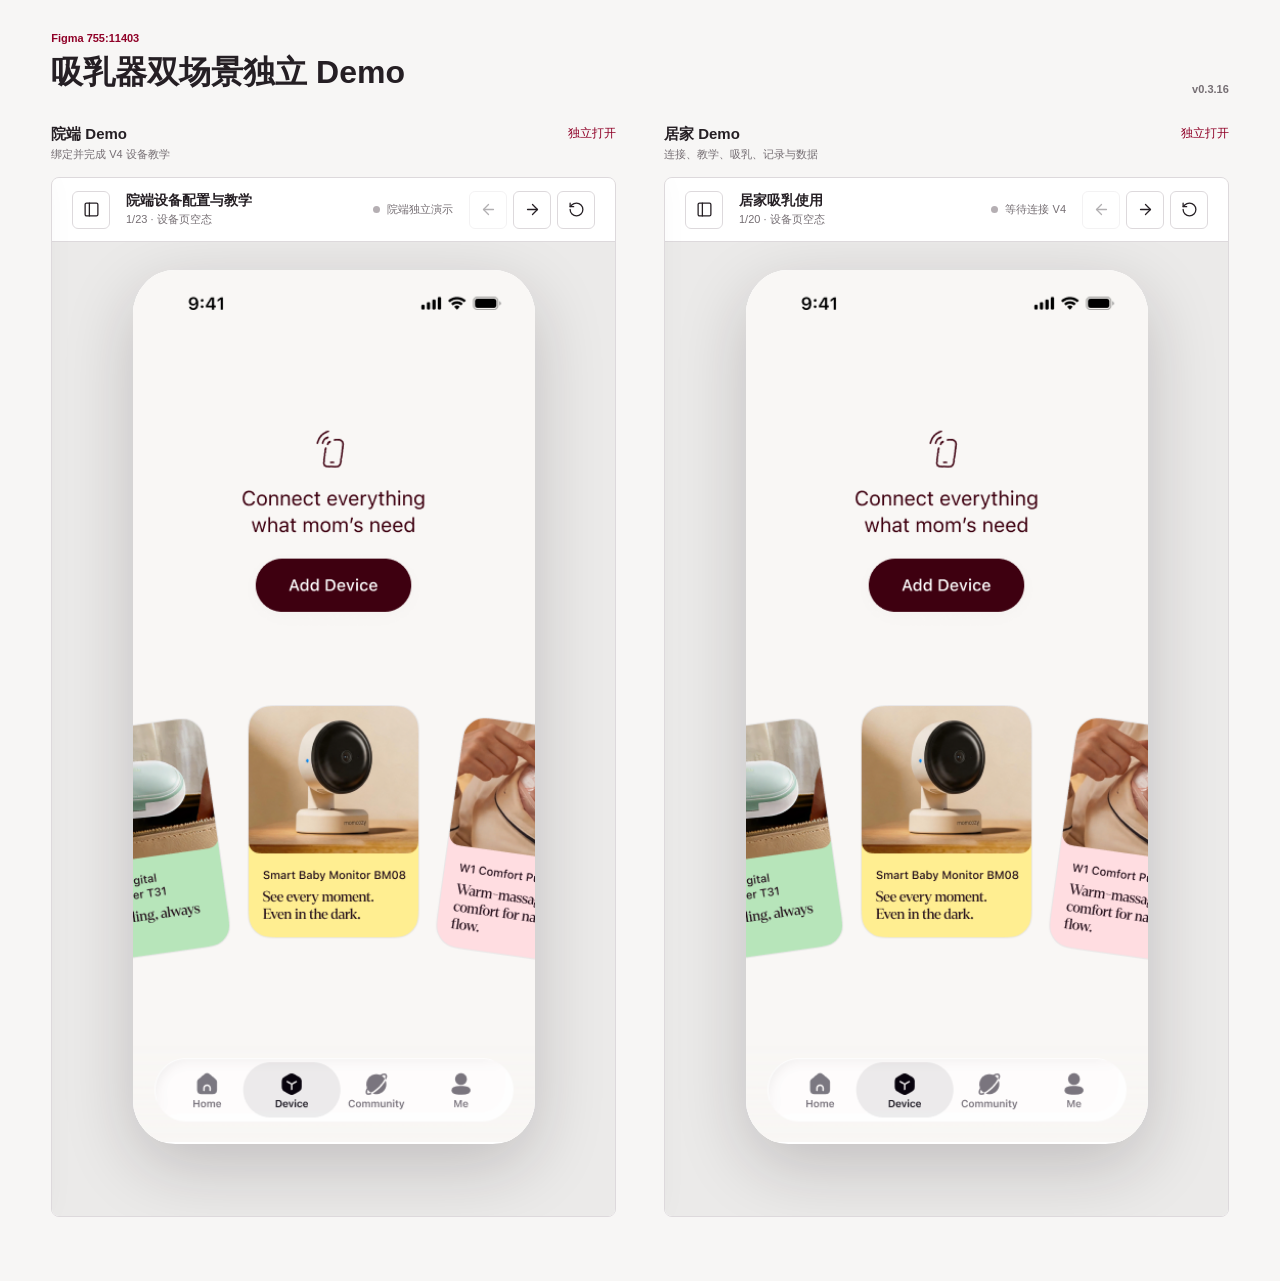
==== commit 69dd6f22: "feat: add bottom-sheet wear check flow" ====
--- a/demo/feeding-care-flow/index.html
+++ b/demo/feeding-care-flow/index.html
@@ -5,9 +5,9 @@
     <meta name="viewport" content="width=device-width, initial-scale=1" />
     <meta name="theme-color" content="#f7f6f5" />
     <title>Momcozy V4 双场景独立 Demo</title>
-    <link rel="stylesheet" href="./styles.css?v=0.3.15" />
+    <link rel="stylesheet" href="./styles.css?v=0.3.16" />
     <script src="./assets/lucide.min.js" defer></script>
-    <script src="./app.js?v=0.3.15" defer></script>
+    <script src="./app.js?v=0.3.16" defer></script>
   </head>
   <body data-entry="launcher">
     <div id="app" class="app-shell"></div>
--- a/demo/feeding-care-flow/styles.css
+++ b/demo/feeding-care-flow/styles.css
@@ -98,7 +98,18 @@
 .start-pumping-floating:hover { background: #780021; }
 .start-pumping-floating:focus-visible { outline: 3px solid #1570ef; outline-offset: -3px; }
 .calibration-shade { position: absolute; z-index: 8; inset: 0; background: rgba(50, 39, 45, .2); backdrop-filter: blur(.5px); }
+.screen-frame.calibration-open .screen-scroll { overflow: hidden; }
+.calibration-shade.is-entering { animation: calibration-shade-in 360ms ease-out both; }
 .calibration-modal { position: absolute; z-index: 9; left: 50%; bottom: 16px; width: min(343px, calc(100% - 32px)); height: 464px; display: flex; flex-direction: column; padding: 22px 26px 18px; transform: translateX(-50%); border-radius: 26px; background: #fff; box-shadow: 0 18px 52px rgba(48, 25, 35, .18); }
+.calibration-modal::before { position: absolute; top: 8px; left: 50%; width: 36px; height: 4px; border-radius: 999px; background: #e6e0e3; content: ""; transform: translateX(-50%); }
+.calibration-modal.is-entering { animation: calibration-sheet-in 420ms cubic-bezier(.22, 1, .36, 1) both; }
+.calibration-modal.is-step-changing .check-heading,
+.calibration-modal.is-step-changing .check-body,
+.calibration-modal.is-step-changing .check-footer,
+.calibration-modal.is-step-changing .wear-kicker,
+.calibration-modal.is-step-changing .wear-heading,
+.calibration-modal.is-step-changing .wear-steps,
+.calibration-modal.is-step-changing .wear-note { animation: calibration-content-in 220ms ease-out both; }
 .calibration-close { position: absolute; z-index: 2; top: 14px; right: 14px; width: 38px; height: 38px; display: grid; place-items: center; padding: 0; border: 0; border-radius: 50%; color: #2d272b; background: #f7f3f5; }
 .calibration-close:hover { background: #f0e9ed; }
 .calibration-close svg { width: 18px; height: 18px; }
@@ -172,6 +183,39 @@
 .check-comfort-found .check-heading h1 { font-size: 23px; }
 .check-comfort-found .check-footer { gap: 5px; }
 .check-comfort-found .check-primary-action { height: 48px; }
+.wear-kicker { margin-top: 3px; color: #d76585; font-size: 12px; font-weight: 650; }
+.wear-heading { margin-top: 13px; }
+.wear-heading h1 { margin: 0; color: #252126; font-size: 24px; line-height: 1.16; letter-spacing: 0; }
+.wear-heading p { margin: 7px 0 0; color: #777076; font-size: 13px; line-height: 1.35; }
+.wear-steps { display: grid; gap: 10px; margin: 20px 0 0; padding: 0; list-style: none; }
+.wear-steps li { min-height: 48px; display: grid; grid-template-columns: 36px minmax(0, 1fr); align-items: center; gap: 12px; }
+.wear-steps li > span { width: 32px; height: 32px; display: grid; place-items: center; border-radius: 50%; color: #a90034; background: #fff0f5; font-size: 12px; font-weight: 700; }
+.wear-steps strong { min-width: 0; color: #2d282c; font-size: 14px; font-weight: 550; line-height: 1.3; }
+.wear-note { margin: auto 0 14px; padding: 13px 16px; border-radius: 14px; color: #81787e; background: #fff2f6; font-size: 11px; line-height: 1.35; }
+.check-wear .check-primary-action { height: 48px; }
+@keyframes calibration-shade-in {
+  from { opacity: 0; }
+  to { opacity: 1; }
+}
+@keyframes calibration-sheet-in {
+  from { opacity: .72; transform: translate(-50%, calc(100% + 32px)) scale(.985); }
+  to { opacity: 1; transform: translate(-50%, 0) scale(1); }
+}
+@keyframes calibration-content-in {
+  from { opacity: 0; transform: translateY(7px); }
+  to { opacity: 1; transform: translateY(0); }
+}
+@media (prefers-reduced-motion: reduce) {
+  .calibration-shade.is-entering,
+  .calibration-modal.is-entering,
+  .calibration-modal.is-step-changing .check-heading,
+  .calibration-modal.is-step-changing .check-body,
+  .calibration-modal.is-step-changing .check-footer,
+  .calibration-modal.is-step-changing .wear-kicker,
+  .calibration-modal.is-step-changing .wear-heading,
+  .calibration-modal.is-step-changing .wear-steps,
+  .calibration-modal.is-step-changing .wear-note { animation: none; }
+}
 .connection-shade { position: absolute; z-index: 5; inset: 0; background: rgba(20,16,18,.58); }
 .connect-sheet { position: absolute; z-index: 6; right: 12px; bottom: 12px; left: 12px; height: 420px; display: flex; flex-direction: column; align-items: center; padding: 22px 16px 14px; border-radius: 26px 26px 18px 18px; background: #fff; box-shadow: 0 18px 48px rgba(0,0,0,.2); }
 .connect-sheet > strong { font-size: 18px; }
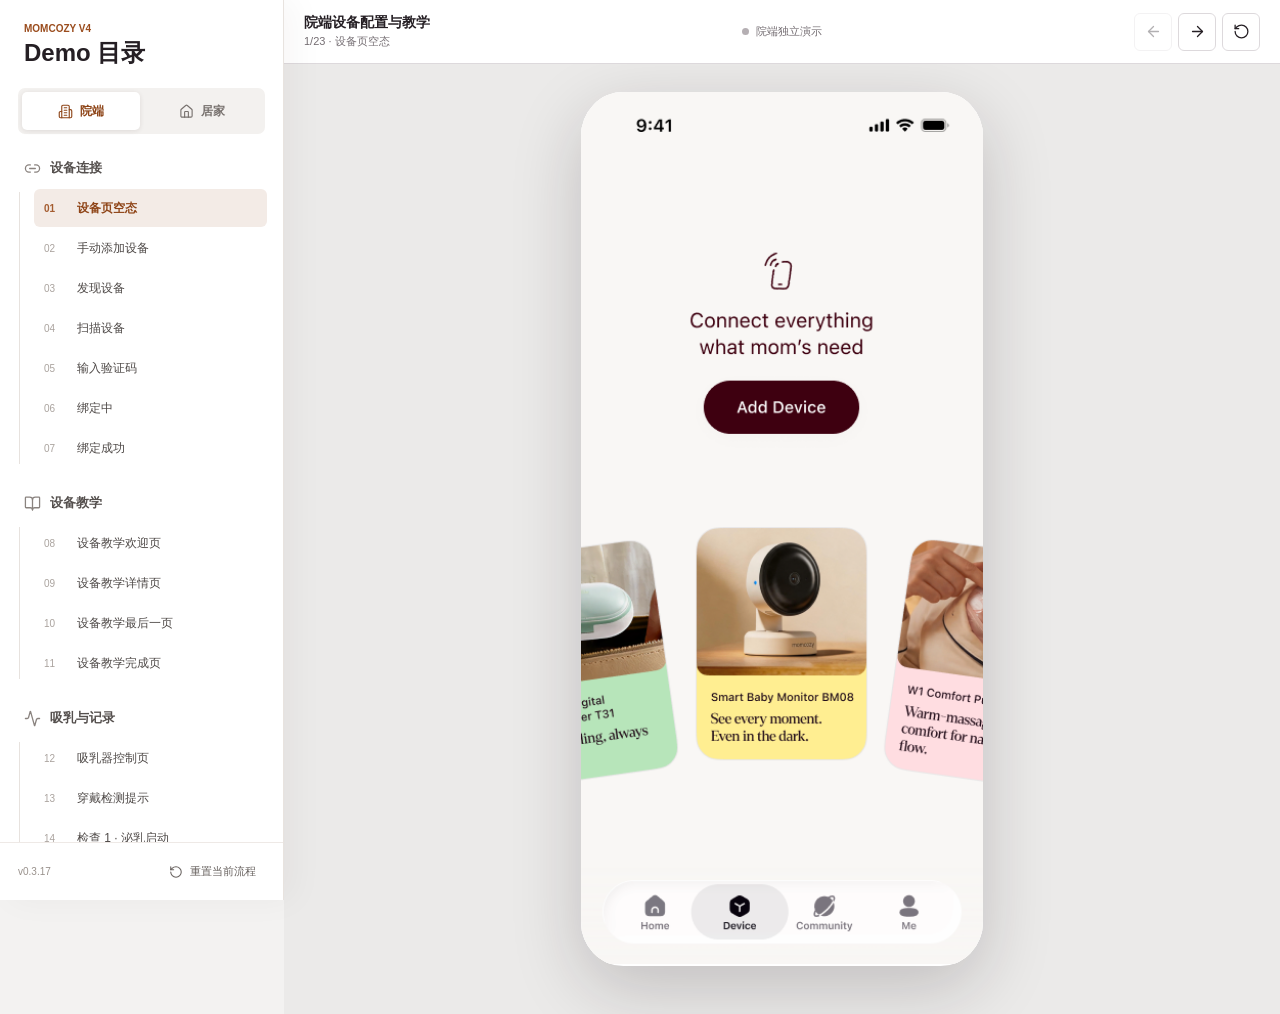
==== commit 9094e71e: "refactor: keep demos as separate entries" ====
--- a/demo/feeding-care-flow/index.html
+++ b/demo/feeding-care-flow/index.html
@@ -3,14 +3,11 @@
   <head>
     <meta charset="utf-8" />
     <meta name="viewport" content="width=device-width, initial-scale=1" />
-    <meta name="theme-color" content="#f7f6f5" />
-    <title>Momcozy V4 双场景独立 Demo</title>
-    <link rel="stylesheet" href="./styles.css?v=0.3.16" />
-    <script src="./assets/lucide.min.js" defer></script>
-    <script src="./app.js?v=0.3.16" defer></script>
+    <meta http-equiv="refresh" content="0; url=./hospital.html" />
+    <title>Momcozy V4 院端 Demo</title>
+    <script>window.location.replace("./hospital.html");</script>
   </head>
-  <body data-entry="launcher">
-    <div id="app" class="app-shell"></div>
-    <div id="toast" class="toast" role="status" aria-live="polite"></div>
+  <body>
+    <p><a href="./hospital.html">打开院端 Demo</a></p>
   </body>
 </html>
